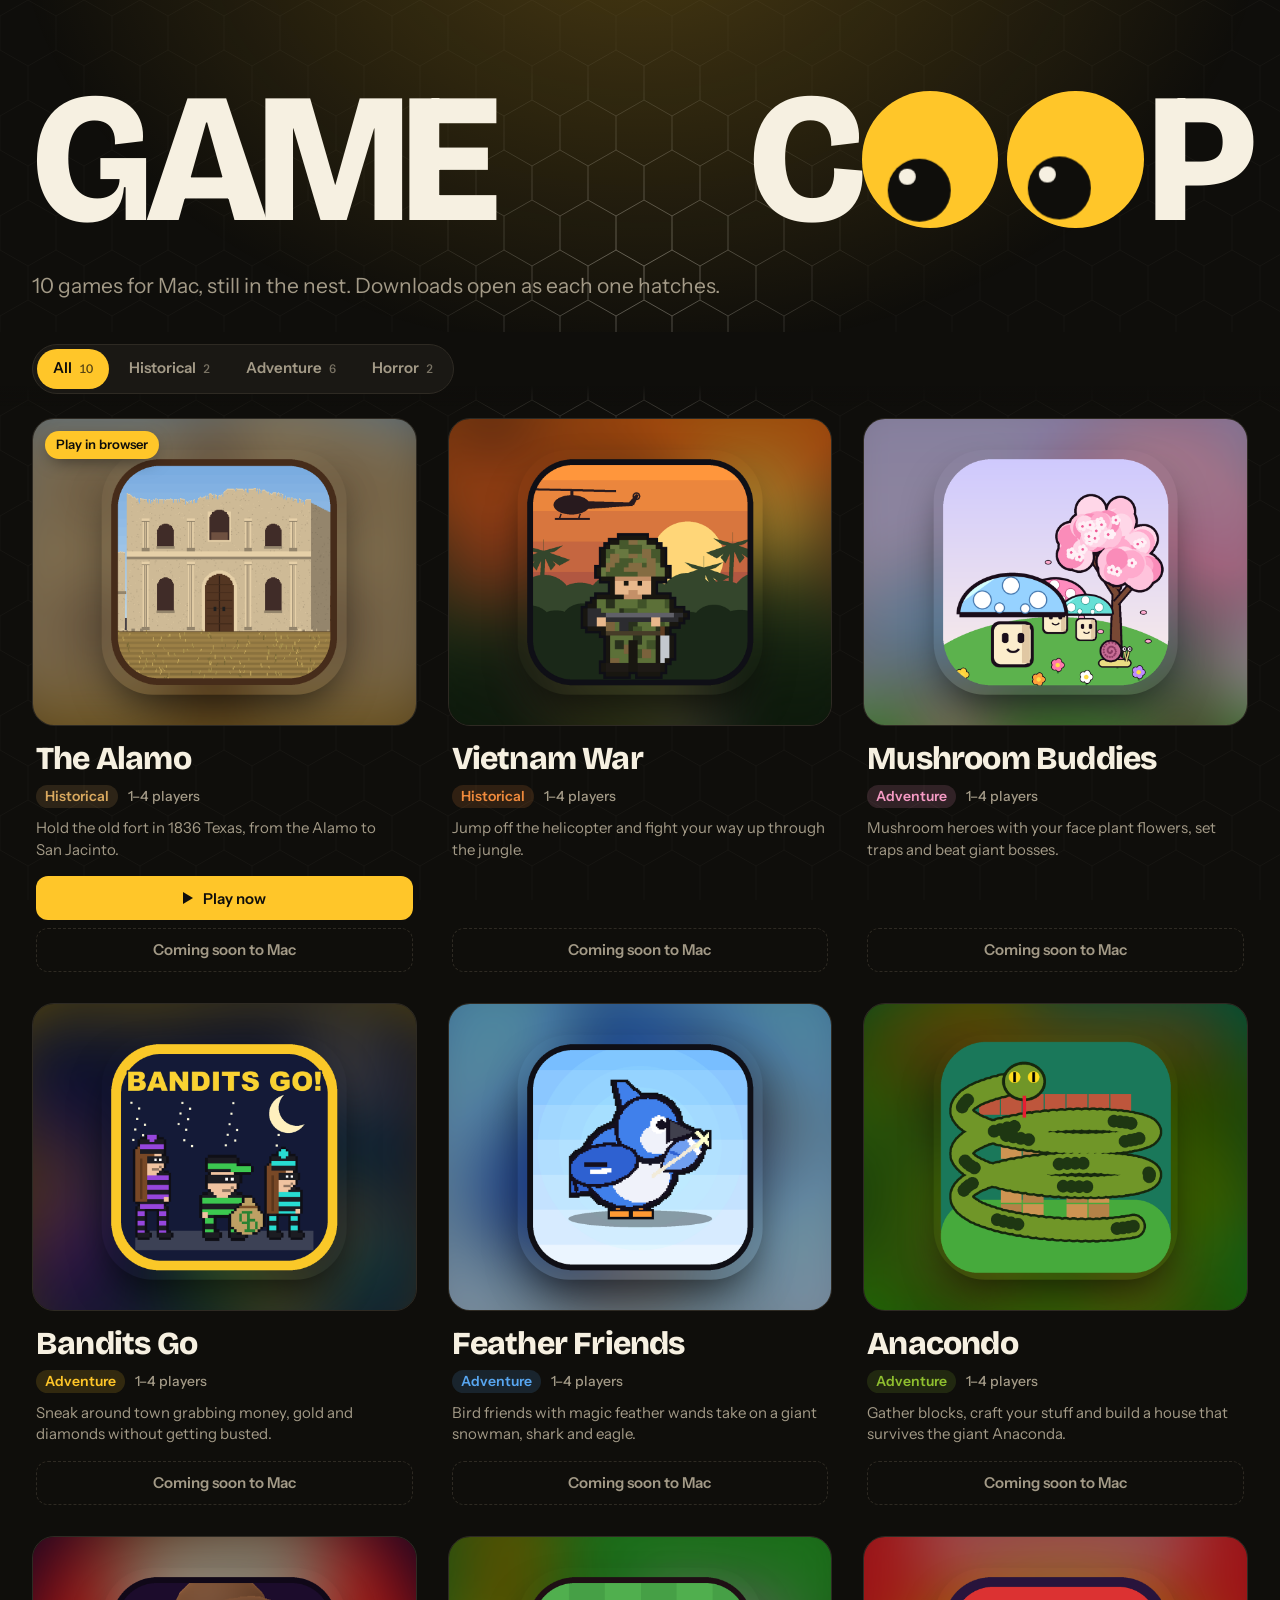
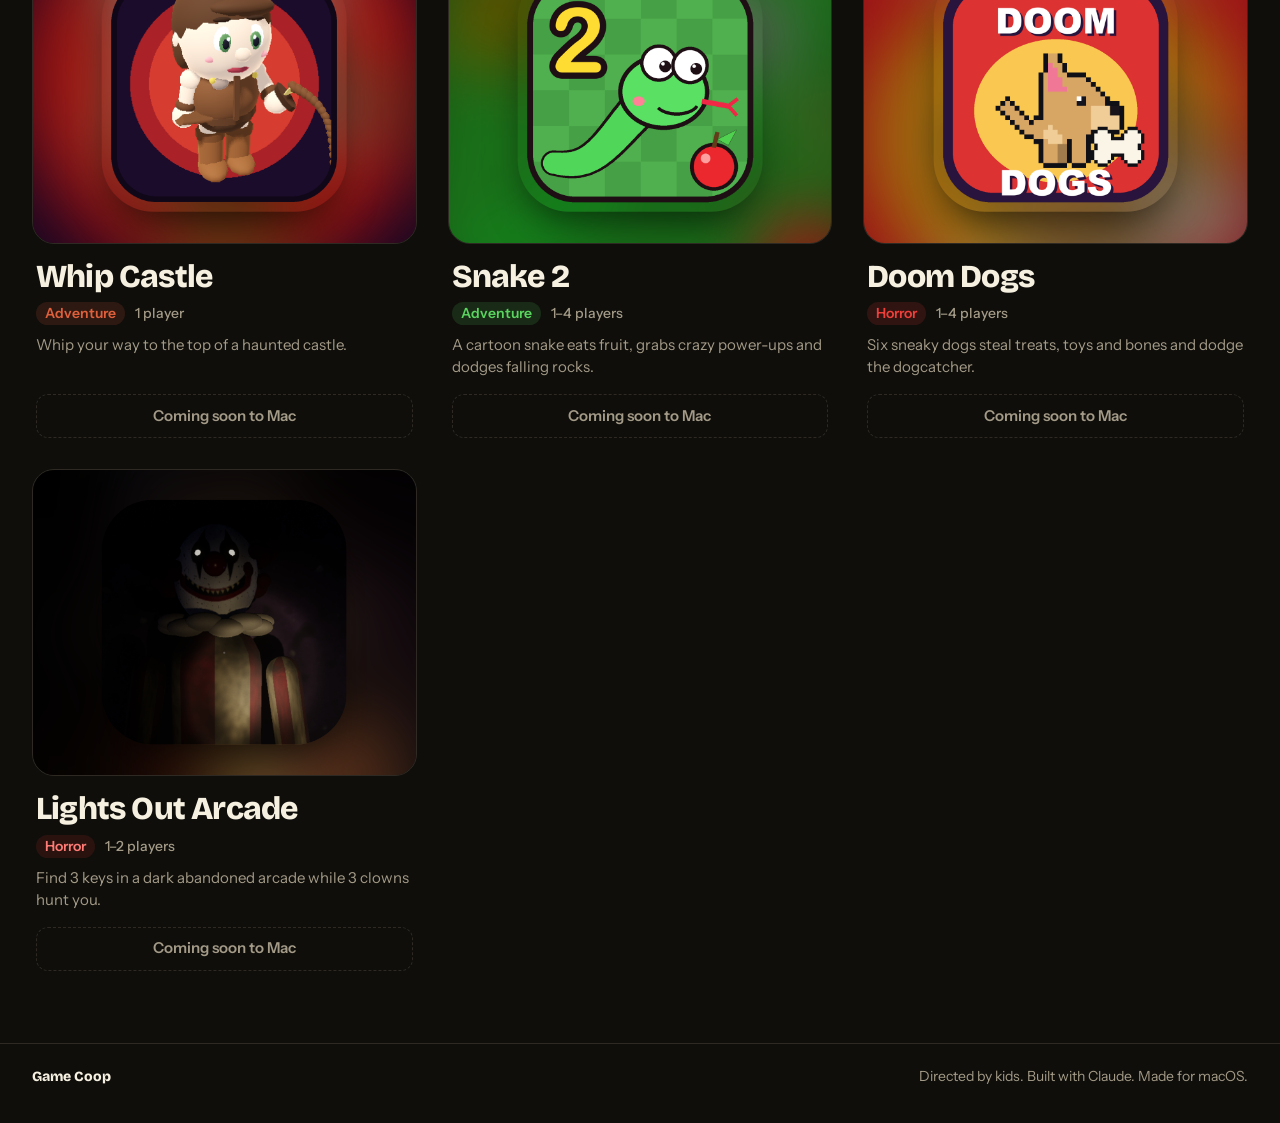
==== index.html @ cd923952 "Game Coop: game site with The Alamo playable in the browser Co-Authored-By: Claude Opus 5.5 <noreply" ====
<!doctype html>
<html lang="en">
<head>
  <meta charset="utf-8">
  <meta name="viewport" content="width=device-width, initial-scale=1">
  <title>Game Coop</title>
  <meta name="description" content="Game Coop: original games for Mac.">
  <meta name="theme-color" content="#0f0e0b">
  <link rel="icon" href="data:image/svg+xml,<svg xmlns='http://www.w3.org/2000/svg' viewBox='0 0 32 32'><circle cx='16' cy='16' r='15' fill='%23ffc629'/><circle cx='20' cy='13' r='7' fill='%230f0e0b'/></svg>">
  <link rel="preconnect" href="https://fonts.googleapis.com">
  <link rel="preconnect" href="https://fonts.gstatic.com" crossorigin>
  <link rel="stylesheet" href="https://fonts.googleapis.com/css2?family=Bricolage+Grotesque:opsz,wght@12..96,500;12..96,800&family=Instrument+Sans:wght@400;500;600&display=swap">
  <link rel="stylesheet" href="styles.css">
</head>
<body>
  <div class="glow" aria-hidden="true"></div>
  <div class="wire" aria-hidden="true"></div>
  <div class="wire wire-lit" aria-hidden="true"></div>

  <header class="hero">
    <h1 class="wordmark" aria-label="Game Coop">
      <span aria-hidden="true">GAME</span>
      <span class="coop" aria-hidden="true">C<span class="eye"><span class="pupil"></span></span><span class="eye"><span class="pupil"></span></span>P</span>
    </h1>
    <p class="tagline"><span id="game-count"></span> games for Mac, still in the nest. Downloads open as each one hatches.</p>
  </header>

  <nav class="filters" aria-label="Filter games by genre">
    <div class="chips" id="chips">
      <span class="chip-marker" aria-hidden="true"></span>
    </div>
  </nav>

  <main class="grid" id="grid"></main>

  <footer class="footer">
    <span>Game Coop</span>
    <span>Directed by kids. Built with Claude. Made for macOS.</span>
  </footer>

  <dialog class="player" id="player" aria-labelledby="player-title">
    <div class="player-bar">
      <h2 class="player-title" id="player-title"></h2>
      <span class="player-hint">Click the game, then use your keyboard or a controller</span>
      <button type="button" class="player-btn" id="player-full">Full screen</button>
      <button type="button" class="player-btn" id="player-close">Close</button>
    </div>
    <iframe class="player-frame" id="player-frame" title="Game" allow="fullscreen; gamepad; autoplay" allowfullscreen></iframe>
  </dialog>

  <script src="games.js"></script>
  <script src="app.js"></script>
</body>
</html>
---- styles.css ----
@property --glow {
  syntax: "<color>";
  inherits: true;
  initial-value: #ffc629;
}

:root {
  --bg: #0f0e0b;
  --panel: #1a1814;
  --line: #2e2a23;
  --text: #f6f0e1;
  --muted: #a39a87;
  --yolk: #ffc629;
  --display: "Bricolage Grotesque", "Arial Black", system-ui, sans-serif;
  --body: "Instrument Sans", system-ui, -apple-system, sans-serif;
  --glow: #ffc629;
  --mx: 50vw;
  --my: 30vh;
  --ease: cubic-bezier(.2, .8, .2, 1);
  transition: --glow .5s ease;
}

* { box-sizing: border-box; }
[hidden] { display: none !important; }

body {
  margin: 0;
  background: var(--bg);
  color: var(--text);
  font-family: var(--body);
  font-size: 16px;
  line-height: 1.5;
  overflow-x: hidden;
  -webkit-font-smoothing: antialiased;
}

/* ---------- Background: a soft glow and chicken wire that lights up near the cursor ---------- */

.glow, .wire {
  position: fixed;
  inset: 0;
  pointer-events: none;
  z-index: -1;
}

.glow {
  background: radial-gradient(70vmax 50vmax at 50% -10%, color-mix(in srgb, var(--glow) 24%, transparent), transparent 70%);
}

.wire {
  background-image: url("data:image/svg+xml,%3Csvg xmlns='http://www.w3.org/2000/svg' width='56' height='100'%3E%3Cpath d='M28 66L0 50V16L28 0l28 16v34L28 66v34' fill='none' stroke='%23f6f0e1' stroke-width='1'/%3E%3C/svg%3E");
  opacity: .035;
}

.wire-lit {
  opacity: .34;
  -webkit-mask-image: radial-gradient(240px at var(--mx) var(--my), #000, transparent);
  mask-image: radial-gradient(240px at var(--mx) var(--my), #000, transparent);
}

/* ---------- Hero ---------- */

.hero {
  max-width: 1320px;
  margin: 0 auto;
  padding: clamp(36px, 6vw, 72px) clamp(16px, 3vw, 32px) clamp(20px, 3vw, 32px);
}

.wordmark {
  display: flex;
  flex-wrap: wrap;
  justify-content: space-between;
  gap: 0 .2em;
  margin: 0;
  font-family: var(--display);
  font-weight: 800;
  font-size: min(14.4vw, 196px);
  line-height: .95;
  letter-spacing: -.045em;
  animation: rise .8s var(--ease) both;
}

.coop {
  display: inline-flex;
  align-items: center;
}

.eye {
  position: relative;
  display: inline-block;
  width: .74em;
  height: .74em;
  margin: 0 .025em;
  border-radius: 50%;
  background: var(--yolk);
  overflow: hidden;
  transition: transform .09s ease-in;
}

.eye.blink { transform: scaleY(.06); }

.pupil {
  position: absolute;
  top: 50%;
  left: 50%;
  width: 46%;
  height: 46%;
  margin: -23% 0 0 -23%;
  border-radius: 50%;
  background: var(--bg);
  will-change: transform;
}

.pupil::after {
  content: "";
  position: absolute;
  top: 16%;
  left: 18%;
  width: 26%;
  height: 26%;
  border-radius: 50%;
  background: var(--text);
}

.tagline {
  max-width: 34em;
  margin: clamp(14px, 2vw, 24px) 0 0;
  color: var(--muted);
  font-size: clamp(17px, 1.7vw, 21px);
  line-height: 1.4;
  animation: rise .8s .08s var(--ease) both;
}

/* ---------- Genre filter ---------- */

.filters {
  position: sticky;
  top: 0;
  z-index: 10;
  max-width: 1320px;
  margin: 0 auto;
  padding: 12px clamp(16px, 3vw, 32px);
  background: linear-gradient(var(--bg) 72%, transparent);
}

.chips {
  position: relative;
  display: flex;
  gap: 4px;
  width: fit-content;
  max-width: 100%;
  padding: 4px;
  overflow-x: auto;
  scrollbar-width: none;
  background: var(--panel);
  border: 1px solid var(--line);
  border-radius: 999px;
}

.chips::-webkit-scrollbar { display: none; }

.chip {
  position: relative;
  z-index: 1;
  flex: none;
  display: inline-flex;
  align-items: baseline;
  gap: 7px;
  min-height: 40px;
  padding: 8px 16px;
  border: 0;
  border-radius: 999px;
  background: none;
  color: var(--muted);
  font: 600 15px/1.5 var(--body);
  cursor: pointer;
  transition: color .2s;
}

.chip:hover { color: var(--text); }
.chip[aria-pressed="true"] { color: var(--bg); }
.chip:focus-visible { outline: 2px solid var(--text); outline-offset: 1px; }
.chip small { font-size: 12px; font-weight: 500; opacity: .7; font-variant-numeric: tabular-nums; }

.chip-marker {
  position: absolute;
  top: 4px;
  bottom: 4px;
  left: 0;
  width: 0;
  border-radius: 999px;
  background: var(--yolk);
  transition: transform .35s var(--ease), width .35s var(--ease);
}

/* ---------- Grid of games ---------- */

.grid {
  display: grid;
  grid-template-columns: repeat(3, minmax(0, 1fr));
  gap: clamp(18px, 2.4vw, 32px);
  max-width: 1320px;
  margin: 0 auto;
  padding: 12px clamp(16px, 3vw, 32px) 72px;
  perspective: 1400px;
}

@media (max-width: 960px) { .grid { grid-template-columns: repeat(2, minmax(0, 1fr)); } }
@media (max-width: 580px) { .grid { grid-template-columns: minmax(0, 1fr); } }

.card {
  --tx: 0deg;
  --ty: 0deg;
  --sx: 50%;
  --sy: 50%;
  display: flex;
  flex-direction: column;
  min-width: 0;
  animation: rise .7s calc(var(--i) * 55ms + .12s) var(--ease) both;
  transition: filter .35s ease;
}

/* Hovering Lights Out Arcade turns the lights out on every other game. */
body:has(.card.flashlight:hover) .card:not(.flashlight) { filter: brightness(.22) saturate(.6); }

.cover {
  position: relative;
  aspect-ratio: 5 / 4;
  overflow: hidden;
  border-radius: 22px;
  background: var(--panel);
  border: 1px solid var(--line);
  transform: rotateX(var(--tx)) rotateY(var(--ty));
  transform-style: preserve-3d;
  transition: transform .5s var(--ease), box-shadow .35s ease, border-color .35s ease;
}

.card:hover .cover, .card:focus-within .cover {
  border-color: color-mix(in srgb, var(--c) 70%, transparent);
  box-shadow: 0 24px 70px -18px color-mix(in srgb, var(--c) 62%, transparent);
}

.card.tilting .cover { transition: box-shadow .35s ease, border-color .35s ease; }

/* A blurred copy of the art fills the tile; the sharp art floats on top. */
.cover-blur {
  position: absolute;
  inset: -22%;
  width: 144%;
  height: 144%;
  object-fit: cover;
  filter: blur(36px) saturate(1.5) brightness(.62);
}

.cover-art {
  position: absolute;
  top: 50%;
  left: 50%;
  height: 80%;
  aspect-ratio: 1;
  object-fit: cover;
  translate: -50% -50%;
  border-radius: 21%;
  box-shadow: 0 20px 40px -12px rgba(0, 0, 0, .65);
  transition: scale .5s var(--ease);
}

.card:hover .cover-art { scale: 1.06; }

.cover.full-art .cover-art {
  height: 100%;
  width: 100%;
  border-radius: 0;
  box-shadow: none;
}

/* A shine that follows the cursor. */
.cover::after {
  content: "";
  position: absolute;
  inset: 0;
  background: radial-gradient(380px at var(--sx) var(--sy), rgba(255, 255, 255, .15), transparent 70%);
  opacity: 0;
  transition: opacity .3s;
  pointer-events: none;
}

.card:hover .cover::after { opacity: 1; }

/* Lights Out Arcade: the cursor is a flashlight on the clown. */
.cover-lit { display: none; }

@media (hover: hover) {
  .flashlight .cover-art { filter: brightness(.8); }

  .flashlight .cover-lit {
    display: block;
    filter: brightness(2.6) contrast(1.05);
    -webkit-mask-image: radial-gradient(130px at var(--lx, -200px) var(--ly, -200px), #000 30%, transparent);
    mask-image: radial-gradient(130px at var(--lx, -200px) var(--ly, -200px), #000 30%, transparent);
    opacity: 0;
    transition: scale .5s var(--ease), opacity .25s;
    box-shadow: none;
  }

  .flashlight:hover .cover-lit { opacity: 1; }
  .flashlight .cover::after { display: none; }
}

.info {
  display: flex;
  flex-direction: column;
  flex: 1;
  padding: 16px 4px 0;
}

.title {
  margin: 0;
  font-family: var(--display);
  font-weight: 800;
  font-size: clamp(25px, 2.5vw, 33px);
  line-height: 1.05;
  letter-spacing: -.025em;
  text-wrap: balance;
}

.meta {
  display: flex;
  flex-wrap: wrap;
  align-items: center;
  gap: 4px 10px;
  margin: 9px 0 0;
  color: var(--muted);
  font-size: 14px;
  font-weight: 500;
}

.tag {
  padding: 1px 9px;
  border-radius: 999px;
  color: var(--c);
  background: color-mix(in srgb, var(--c) 15%, transparent);
  font-weight: 600;
}

.flashlight .tag { color: #ff7b75; }

.blurb {
  margin: 9px 0 16px;
  color: var(--muted);
  font-size: 15px;
  line-height: 1.45;
  text-wrap: pretty;
}

.action {
  display: flex;
  align-items: center;
  justify-content: center;
  min-height: 44px;
  margin-top: auto;
  padding: 8px 16px;
  border-radius: 12px;
  font-weight: 600;
  font-size: 15px;
  text-decoration: none;
}

.action.soon {
  color: var(--muted);
  border: 1px dashed var(--line);
}

.action.download {
  color: var(--bg);
  background: var(--yolk);
  transition: background .2s, translate .2s;
}

.action.download:hover { background: var(--text); translate: 0 -1px; }
.action.download:focus-visible { outline: 2px solid var(--text); outline-offset: 2px; }

.info > .action.play + .action { margin-top: 8px; }

.action.play {
  gap: 10px;
  border: 0;
  color: var(--bg);
  background: var(--yolk);
  font-family: var(--body);
  cursor: pointer;
  transition: background .2s, translate .2s;
}

.action.play:hover { background: var(--text); translate: 0 -1px; }
.action.play:focus-visible { outline: 2px solid var(--text); outline-offset: 2px; }

.play-icon {
  width: 0;
  height: 0;
  border-style: solid;
  border-width: 6px 0 6px 10px;
  border-color: transparent transparent transparent currentColor;
}

.cover.clickable { cursor: pointer; }

.badge {
  position: absolute;
  top: 12px;
  left: 12px;
  padding: 4px 11px;
  border-radius: 999px;
  background: var(--yolk);
  color: var(--bg);
  font-size: 13px;
  font-weight: 600;
  box-shadow: 0 6px 18px -6px rgba(0, 0, 0, .6);
}

/* ---------- Game player window ---------- */

.player {
  width: min(1180px, calc(100vw - 32px));
  max-width: none;
  max-height: calc(100vh - 32px);
  padding: 0;
  overflow: hidden;
  border: 1px solid color-mix(in srgb, var(--c, var(--yolk)) 55%, var(--line));
  border-radius: 20px;
  background: #000;
  color: var(--text);
  box-shadow: 0 40px 120px -20px color-mix(in srgb, var(--c, var(--yolk)) 45%, transparent);
}

.player[open] { animation: pop .35s var(--ease) both; }

.player::backdrop {
  background: rgba(8, 7, 5, .82);
  backdrop-filter: blur(6px);
}

.player-bar {
  display: flex;
  align-items: center;
  gap: 10px;
  padding: 10px 12px 10px 18px;
  background: var(--panel);
  border-bottom: 1px solid var(--line);
}

.player-title {
  margin: 0;
  font-family: var(--display);
  font-weight: 800;
  font-size: 20px;
  letter-spacing: -.02em;
}

.player-hint {
  flex: 1;
  min-width: 0;
  color: var(--muted);
  font-size: 13px;
  white-space: nowrap;
  overflow: hidden;
  text-overflow: ellipsis;
}

.player-btn {
  flex: none;
  min-height: 36px;
  padding: 6px 14px;
  border: 1px solid var(--line);
  border-radius: 10px;
  background: none;
  color: var(--text);
  font: 600 14px/1 var(--body);
  cursor: pointer;
}

.player-btn:hover { background: var(--line); }
.player-btn:focus-visible { outline: 2px solid var(--text); outline-offset: 1px; }

.player-frame {
  display: block;
  width: 100%;
  aspect-ratio: 16 / 9;
  max-height: calc(100vh - 32px - 58px);
  border: 0;
  background: #000;
}

@media (max-width: 580px) {
  .player-hint { display: none; }
  .player-title { flex: 1; }
}

@keyframes pop {
  from { opacity: 0; transform: scale(.96); }
  to { opacity: 1; transform: none; }
}

/* ---------- Footer ---------- */

.footer {
  display: flex;
  flex-wrap: wrap;
  justify-content: space-between;
  gap: 4px 24px;
  max-width: 1320px;
  margin: 0 auto;
  padding: 22px clamp(16px, 3vw, 32px) 36px;
  color: var(--muted);
  font-size: 14px;
  border-top: 1px solid var(--line);
}

.footer span:first-child {
  color: var(--text);
  font-family: var(--display);
  font-weight: 800;
}

/* ---------- Motion ---------- */

@keyframes rise {
  from { opacity: 0; transform: translateY(22px); }
  to { opacity: 1; transform: none; }
}

::view-transition-group(*) {
  animation-duration: .45s;
  animation-timing-function: var(--ease);
}

@media (prefers-reduced-motion: reduce) {
  *, *::before, *::after {
    animation: none !important;
    transition: none !important;
  }
}
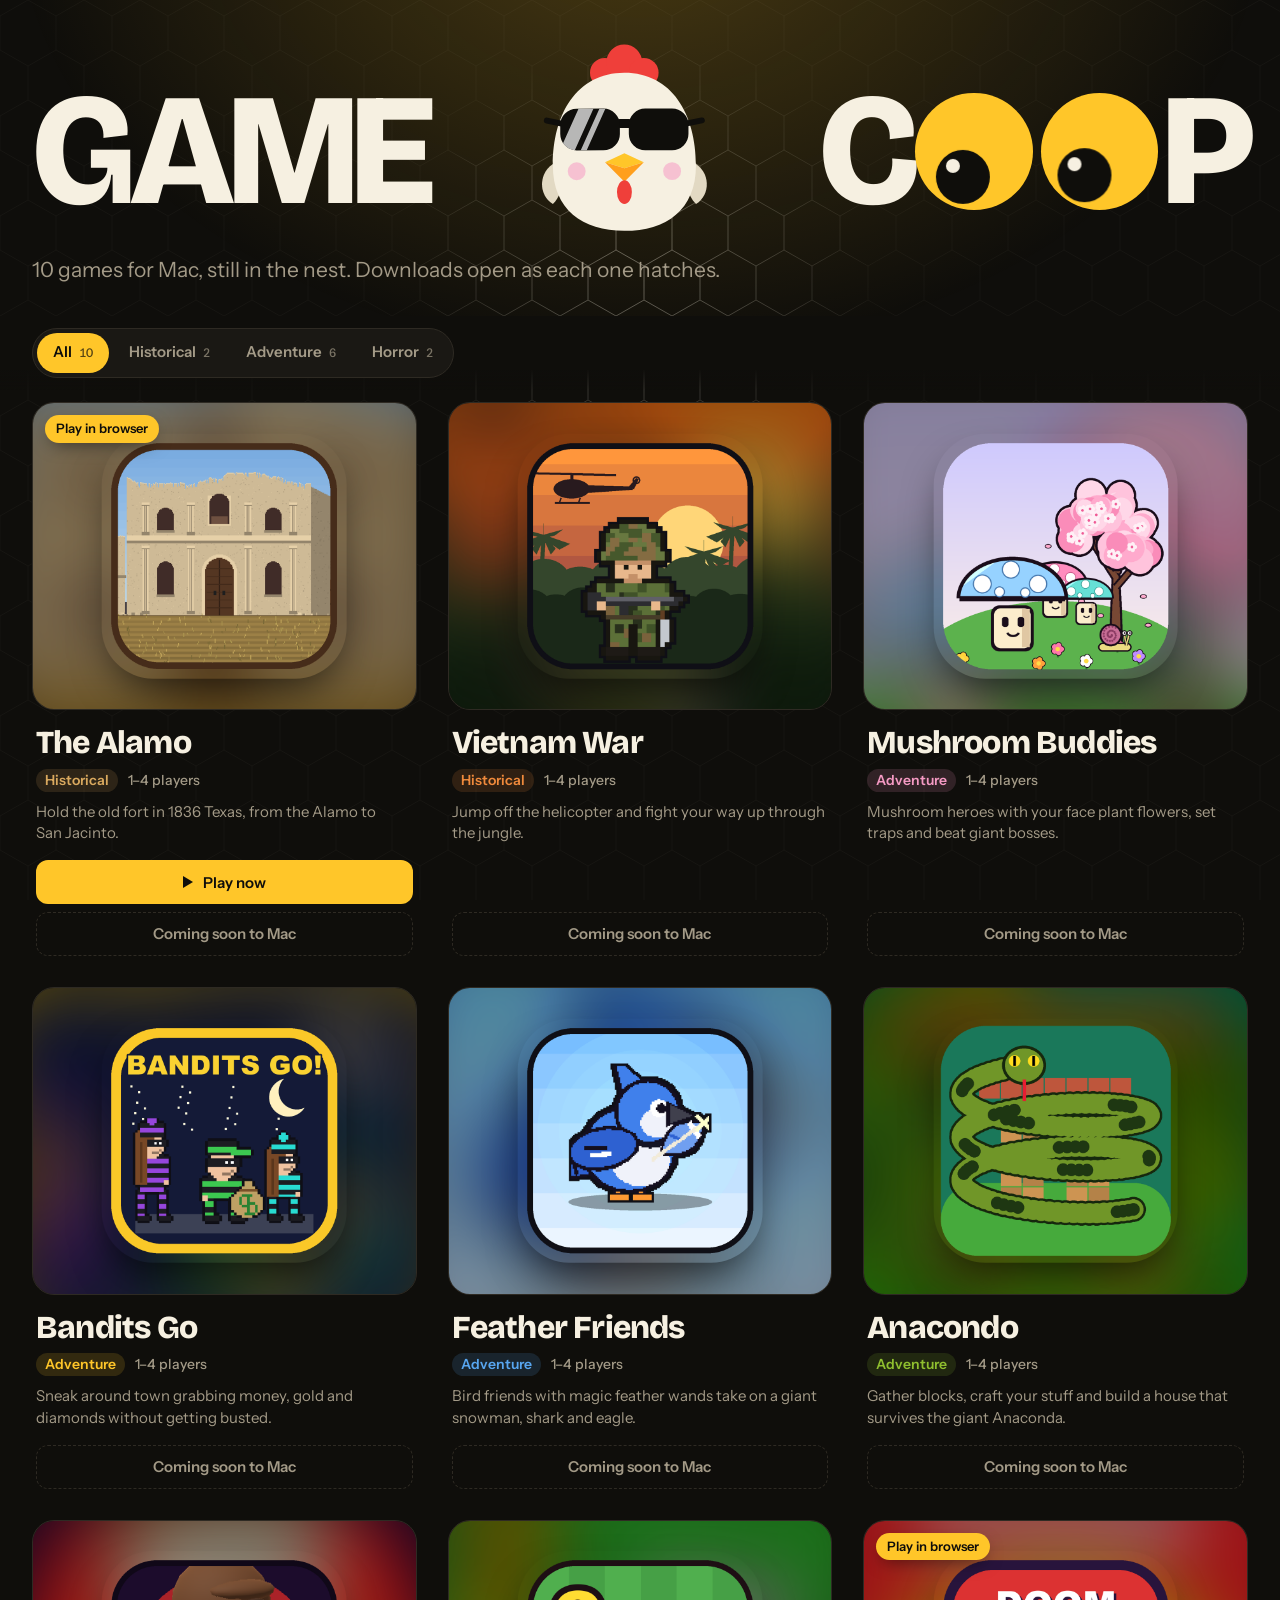
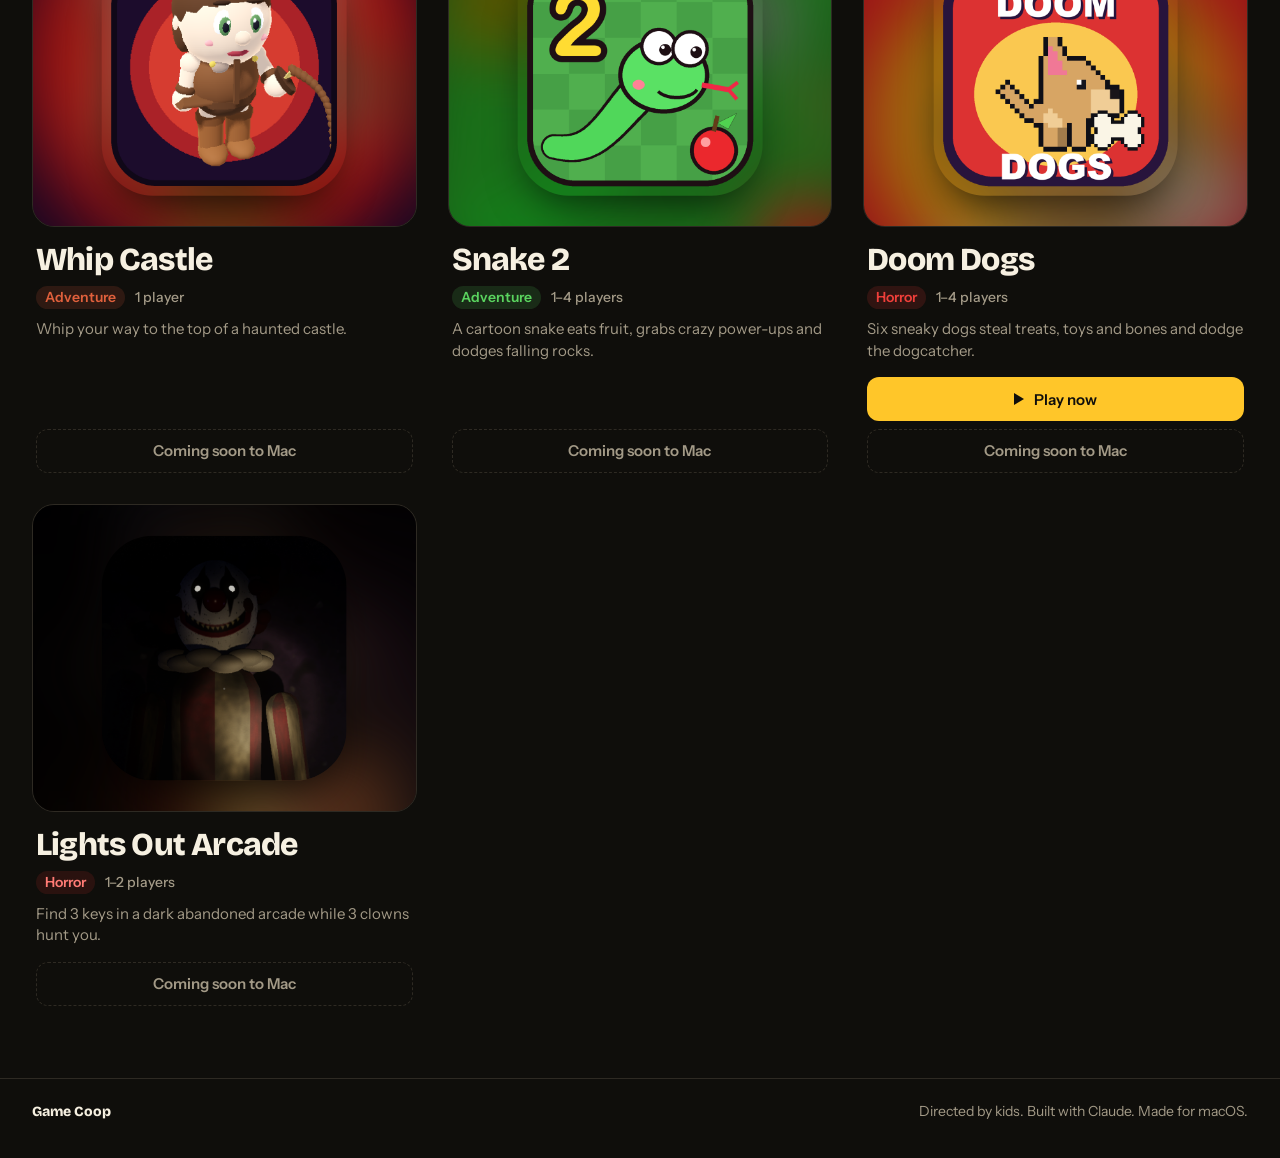
==== commit 1585ed46: "Sunglasses chicken mascot in the logo Co-Authored-By: Claude Opus 5.5 <noreply@anthropic.com>" ====
--- a/index.html
+++ b/index.html
@@ -20,6 +20,41 @@
   <header class="hero">
     <h1 class="wordmark" aria-label="Game Coop">
       <span aria-hidden="true">GAME</span>
+      <svg class="mascot" viewBox="0 0 120 132" aria-hidden="true">
+        <defs>
+          <clipPath id="lens-clip">
+            <rect x="17" y="46" width="40" height="28" rx="11"/>
+            <rect x="63" y="46" width="40" height="28" rx="11"/>
+          </clipPath>
+        </defs>
+        <g class="chick">
+          <!-- comb -->
+          <circle cx="47" cy="22" r="10" fill="#ef3f3a"/>
+          <circle cx="60" cy="15" r="12" fill="#ef3f3a"/>
+          <circle cx="73" cy="22" r="10" fill="#ef3f3a"/>
+          <!-- wings -->
+          <path d="M14 82 C2 88 2 104 12 110 C18 104 20 94 18 84Z" fill="#e2d9c3"/>
+          <path d="M106 82 C118 88 118 104 108 110 C102 104 100 94 102 84Z" fill="#e2d9c3"/>
+          <!-- body -->
+          <path d="M60 22 C92 22 108 50 108 84 C108 114 88 128 60 128 C32 128 12 114 12 84 C12 50 28 22 60 22Z" fill="#f6f0e1"/>
+          <!-- cheeks -->
+          <circle cx="28" cy="88" r="6" fill="#f59ac4" opacity=".55"/>
+          <circle cx="92" cy="88" r="6" fill="#f59ac4" opacity=".55"/>
+          <!-- sunglasses -->
+          <path d="M8 54 L18 56 M102 56 L112 54" stroke="#0f0e0b" stroke-width="4" stroke-linecap="round"/>
+          <rect x="54" y="53" width="12" height="6" rx="3" fill="#0f0e0b"/>
+          <rect x="17" y="46" width="40" height="28" rx="11" fill="#0f0e0b"/>
+          <rect x="63" y="46" width="40" height="28" rx="11" fill="#0f0e0b"/>
+          <g clip-path="url(#lens-clip)">
+            <path class="glint" d="M14 80 L32 40 L42 40 L24 80Z M28 80 L46 40 L50 40 L32 80Z" fill="#fff" opacity=".7"/>
+          </g>
+          <!-- beak -->
+          <path d="M47 82 L60 76 L73 82 L60 86Z" fill="#ffc629"/>
+          <path d="M47 82 L60 86 L73 82 L60 95Z" fill="#ff9f1c"/>
+          <!-- wattle -->
+          <ellipse cx="60" cy="102" rx="5" ry="8" fill="#ef3f3a"/>
+        </g>
+      </svg>
       <span class="coop" aria-hidden="true">C<span class="eye"><span class="pupil"></span></span><span class="eye"><span class="pupil"></span></span>P</span>
     </h1>
     <p class="tagline"><span id="game-count"></span> games for Mac, still in the nest. Downloads open as each one hatches.</p>
--- a/styles.css
+++ b/styles.css
@@ -68,13 +68,14 @@
 
 .wordmark {
   display: flex;
-  flex-wrap: wrap;
   justify-content: space-between;
   gap: 0 .2em;
   margin: 0;
   font-family: var(--display);
   font-weight: 800;
-  font-size: min(14.4vw, 196px);
+  flex-wrap: nowrap;
+  align-items: center;
+  font-size: min(12.4vw, 176px);
   line-height: .95;
   letter-spacing: -.045em;
   animation: rise .8s var(--ease) both;
@@ -83,6 +84,42 @@
 .coop {
   display: inline-flex;
   align-items: center;
+}
+
+/* The mascot: a cool chicken in sunglasses between GAME and COOP. It leans toward the cursor. */
+.mascot {
+  flex: none;
+  width: auto;
+  height: 1.24em;
+  margin: -.2em 0 -.04em;
+  overflow: visible;
+  transform: rotate(var(--lean, -5deg));
+  transform-origin: 50% 90%;
+  transition: transform .4s var(--ease);
+  cursor: pointer;
+}
+
+.mascot .chick {
+  transform-box: fill-box;
+  transform-origin: 50% 100%;
+}
+
+.mascot:hover .chick { animation: strut .5s ease-in-out 2; }
+
+.mascot .glint {
+  transform-box: view-box;
+  animation: glint 4.5s 1.2s ease-in-out infinite;
+}
+
+@keyframes strut {
+  0%, 100% { transform: translateY(0) rotate(0); }
+  30% { transform: translateY(-6%) rotate(-6deg); }
+  70% { transform: translateY(-6%) rotate(6deg); }
+}
+
+@keyframes glint {
+  0%, 70% { transform: translateX(-40px); }
+  85%, 100% { transform: translateX(90px); }
 }
 
 .eye {
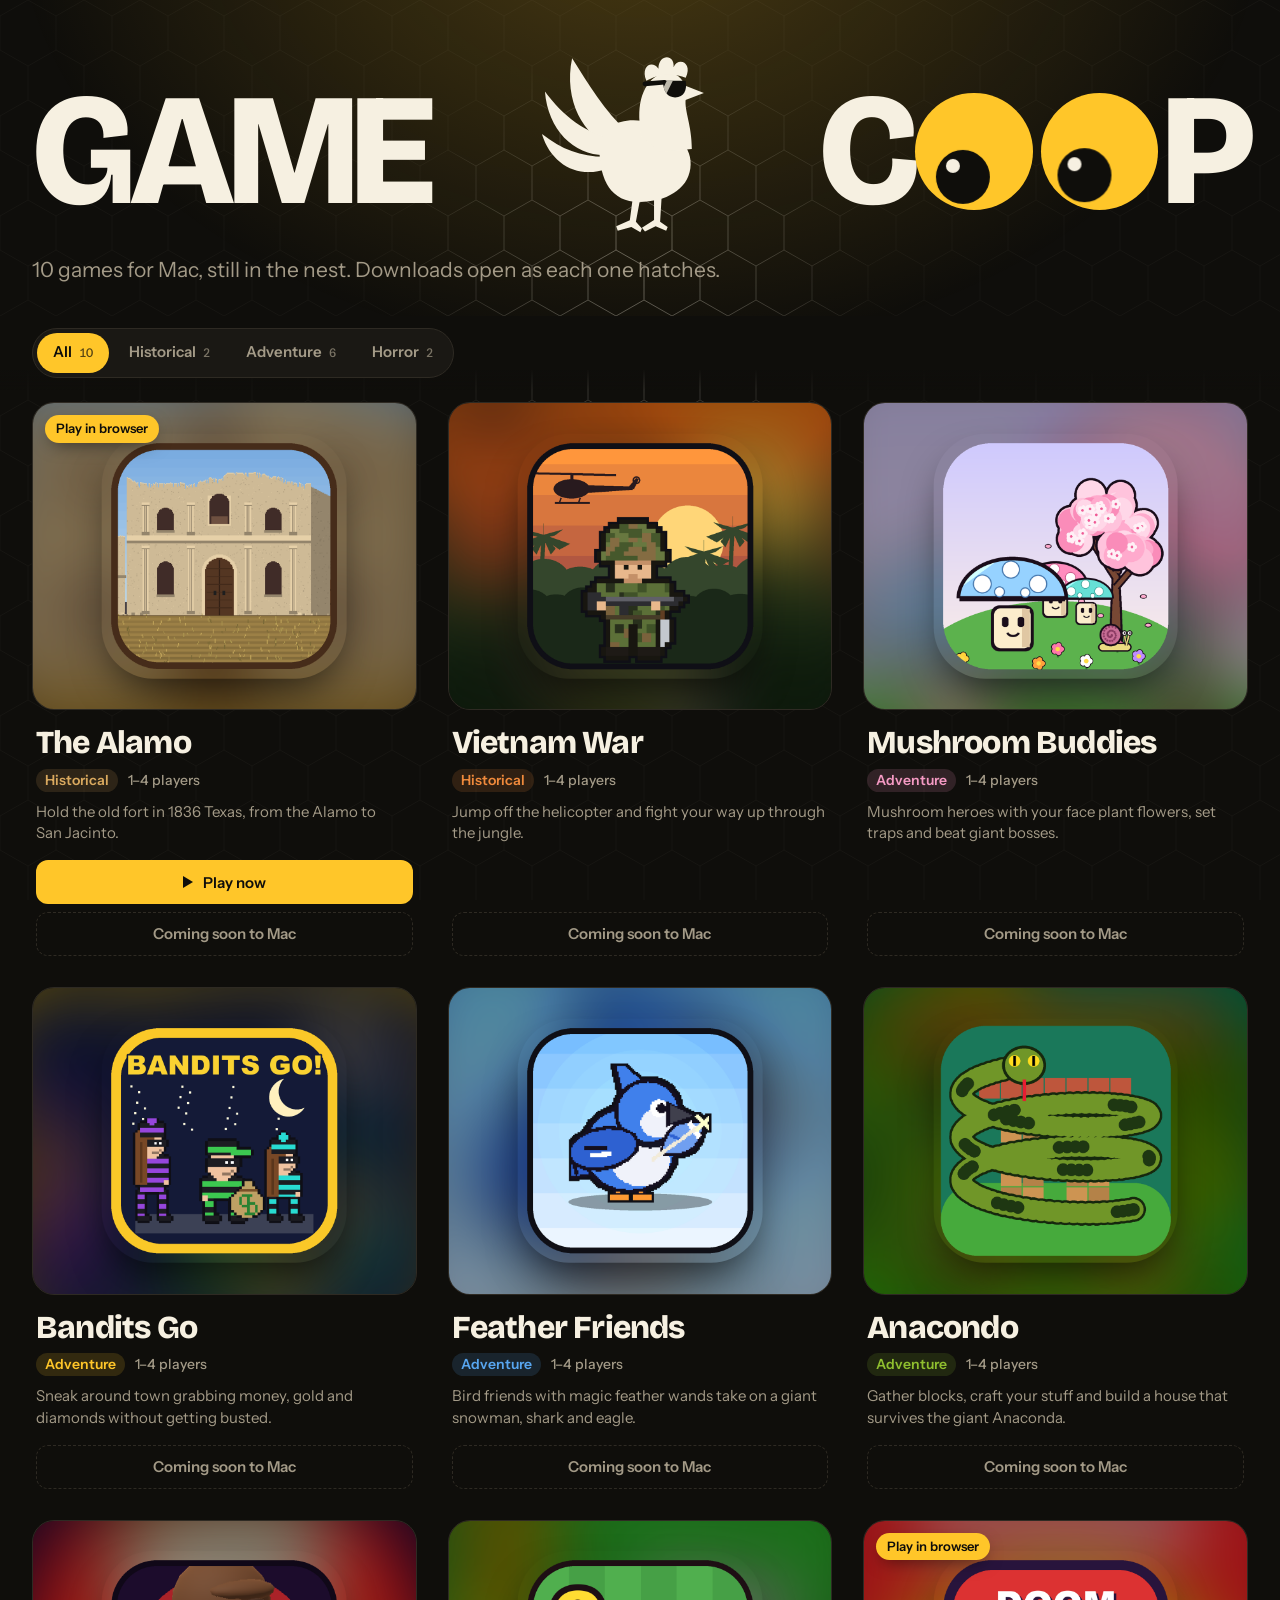
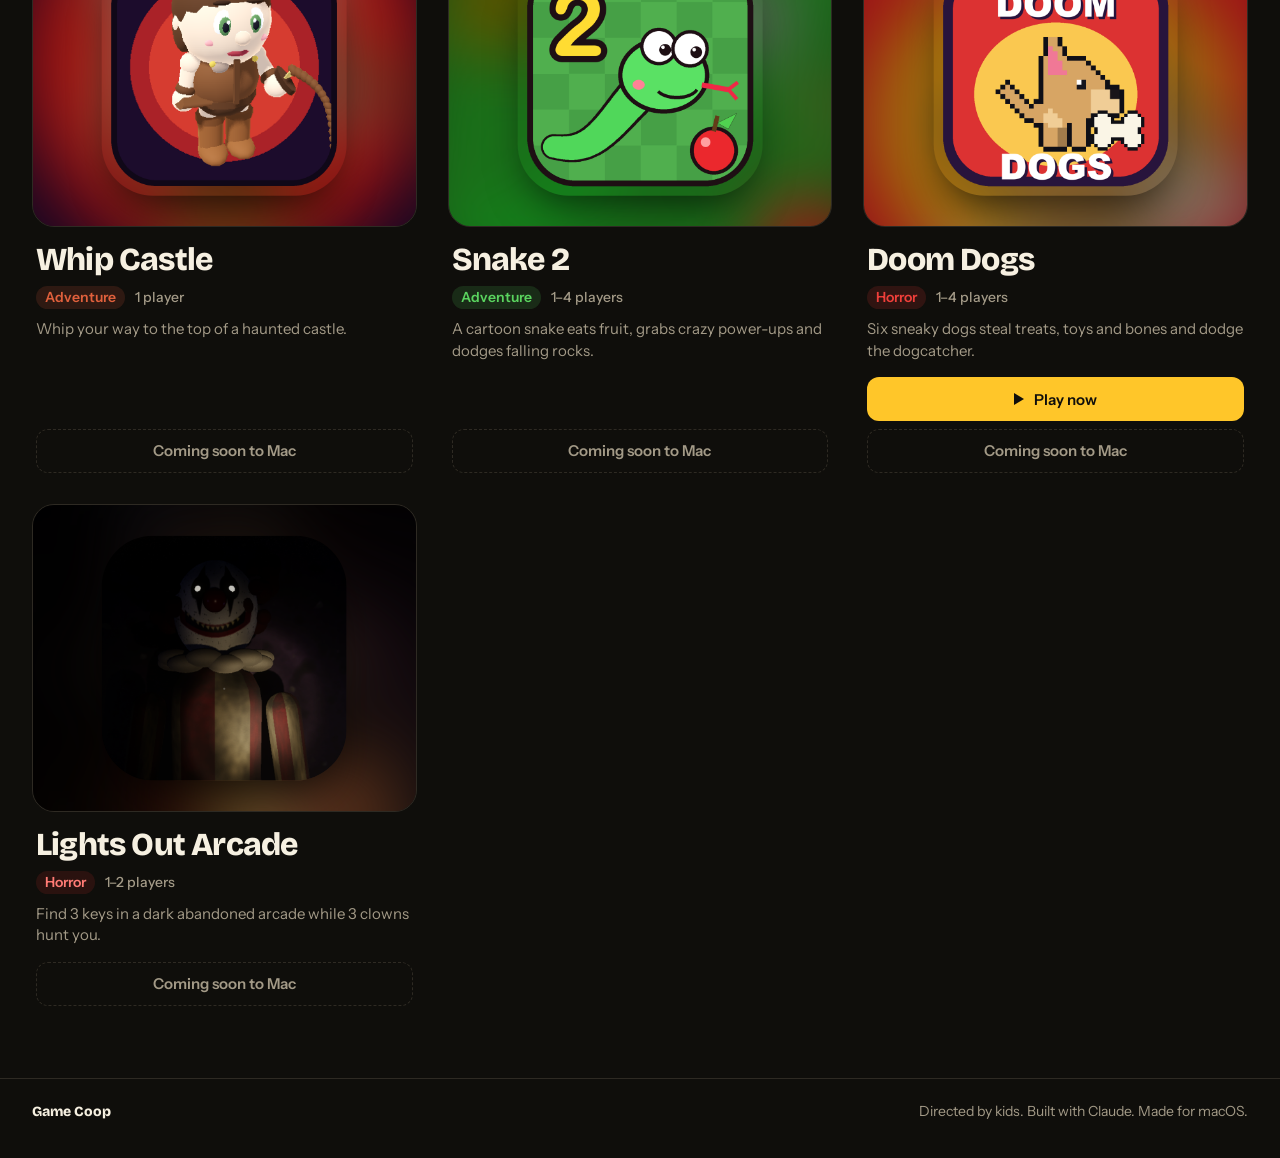
==== commit 7c631d14: "Rooster silhouette mascot with sunglasses Co-Authored-By: Claude Opus 5.5 <noreply@anthropic.com>" ====
--- a/index.html
+++ b/index.html
@@ -20,39 +20,30 @@
   <header class="hero">
     <h1 class="wordmark" aria-label="Game Coop">
       <span aria-hidden="true">GAME</span>
-      <svg class="mascot" viewBox="0 0 120 132" aria-hidden="true">
+      <svg class="mascot" viewBox="0 0 112 130" aria-hidden="true">
         <defs>
           <clipPath id="lens-clip">
-            <rect x="17" y="46" width="40" height="28" rx="11"/>
-            <rect x="63" y="46" width="40" height="28" rx="11"/>
+            <path d="M82 27 H97 C98 33 96 38 90 38 C85 38 82 34 82 27Z"/>
           </clipPath>
         </defs>
-        <g class="chick">
-          <!-- comb -->
-          <circle cx="47" cy="22" r="10" fill="#ef3f3a"/>
-          <circle cx="60" cy="15" r="12" fill="#ef3f3a"/>
-          <circle cx="73" cy="22" r="10" fill="#ef3f3a"/>
-          <!-- wings -->
-          <path d="M14 82 C2 88 2 104 12 110 C18 104 20 94 18 84Z" fill="#e2d9c3"/>
-          <path d="M106 82 C118 88 118 104 108 110 C102 104 100 94 102 84Z" fill="#e2d9c3"/>
-          <!-- body -->
-          <path d="M60 22 C92 22 108 50 108 84 C108 114 88 128 60 128 C32 128 12 114 12 84 C12 50 28 22 60 22Z" fill="#f6f0e1"/>
-          <!-- cheeks -->
-          <circle cx="28" cy="88" r="6" fill="#f59ac4" opacity=".55"/>
-          <circle cx="92" cy="88" r="6" fill="#f59ac4" opacity=".55"/>
-          <!-- sunglasses -->
-          <path d="M8 54 L18 56 M102 56 L112 54" stroke="#0f0e0b" stroke-width="4" stroke-linecap="round"/>
-          <rect x="54" y="53" width="12" height="6" rx="3" fill="#0f0e0b"/>
-          <rect x="17" y="46" width="40" height="28" rx="11" fill="#0f0e0b"/>
-          <rect x="63" y="46" width="40" height="28" rx="11" fill="#0f0e0b"/>
-          <g clip-path="url(#lens-clip)">
-            <path class="glint" d="M14 80 L32 40 L42 40 L24 80Z M28 80 L46 40 L50 40 L32 80Z" fill="#fff" opacity=".7"/>
-          </g>
-          <!-- beak -->
-          <path d="M47 82 L60 76 L73 82 L60 86Z" fill="#ffc629"/>
-          <path d="M47 82 L60 86 L73 82 L60 95Z" fill="#ff9f1c"/>
-          <!-- wattle -->
-          <ellipse cx="60" cy="102" rx="5" ry="8" fill="#ef3f3a"/>
+        <g class="chick" fill="currentColor">
+          <!-- rooster silhouette, facing right -->
+          <path d="M48 70 C30 64 16 40 22 12 C32 28 44 48 58 60Z"/>
+          <path d="M45 76 C24 77 6 60 4 34 C16 50 30 62 52 66Z"/>
+          <path d="M45 85 C26 92 8 82 2 62 C16 73 30 78 48 77Z"/>
+          <path d="M40 72 C40 54 60 50 74 55 C90 61 102 70 100 85 C98 99 84 107 66 107 C48 107 40 93 40 72Z"/>
+          <path d="M68 64 C64 46 67 30 79 23 C91 18 99 28 97 39 C96 47 101 56 101 72 L80 74Z"/>
+          <path d="M71 27 C67 17 75 13 79 19 C79 9 90 9 89 18 C92 11 102 15 97 25 C90 22 79 22 71 27Z"/>
+          <path d="M96 30 L109 35 L96 40Z"/>
+          <path d="M93 42 C99 46 98 57 91 57 C86 55 87 46 93 42Z"/>
+          <path d="M62 104 L60 119 L51 123 L52 126 L61 123.5 L67 127 L68 124.5 L64 120 L67 104Z"/>
+          <path d="M76 104 L76 119 L68 124 L70 126.5 L77 123 L84 126 L85 123.5 L80 120 L81 104Z"/>
+        </g>
+        <!-- sunglasses -->
+        <path d="M70 29 L83 28" stroke="#0f0e0b" stroke-width="3" stroke-linecap="round"/>
+        <path d="M82 27 H97 C98 33 96 38 90 38 C85 38 82 34 82 27Z" fill="#0f0e0b"/>
+        <g clip-path="url(#lens-clip)">
+          <path class="glint" d="M78 40 L86 24 L90 24 L82 40Z" fill="#f6f0e1" opacity=".75"/>
         </g>
       </svg>
       <span class="coop" aria-hidden="true">C<span class="eye"><span class="pupil"></span></span><span class="eye"><span class="pupil"></span></span>P</span>
--- a/styles.css
+++ b/styles.css
@@ -86,9 +86,10 @@
   align-items: center;
 }
 
-/* The mascot: a cool chicken in sunglasses between GAME and COOP. It leans toward the cursor. */
+/* The mascot: a rooster silhouette in sunglasses between GAME and COOP. It leans toward the cursor. */
 .mascot {
   flex: none;
+  color: var(--text);
   width: auto;
   height: 1.24em;
   margin: -.2em 0 -.04em;
@@ -99,12 +100,12 @@
   cursor: pointer;
 }
 
-.mascot .chick {
-  transform-box: fill-box;
+.mascot .chick, .mascot > path, .mascot > g {
+  transform-box: view-box;
   transform-origin: 50% 100%;
 }
 
-.mascot:hover .chick { animation: strut .5s ease-in-out 2; }
+.mascot:hover { animation: strut .5s ease-in-out 2; }
 
 .mascot .glint {
   transform-box: view-box;
@@ -118,8 +119,8 @@
 }
 
 @keyframes glint {
-  0%, 70% { transform: translateX(-40px); }
-  85%, 100% { transform: translateX(90px); }
+  0%, 70% { transform: translateX(-14px); }
+  85%, 100% { transform: translateX(22px); }
 }
 
 .eye {
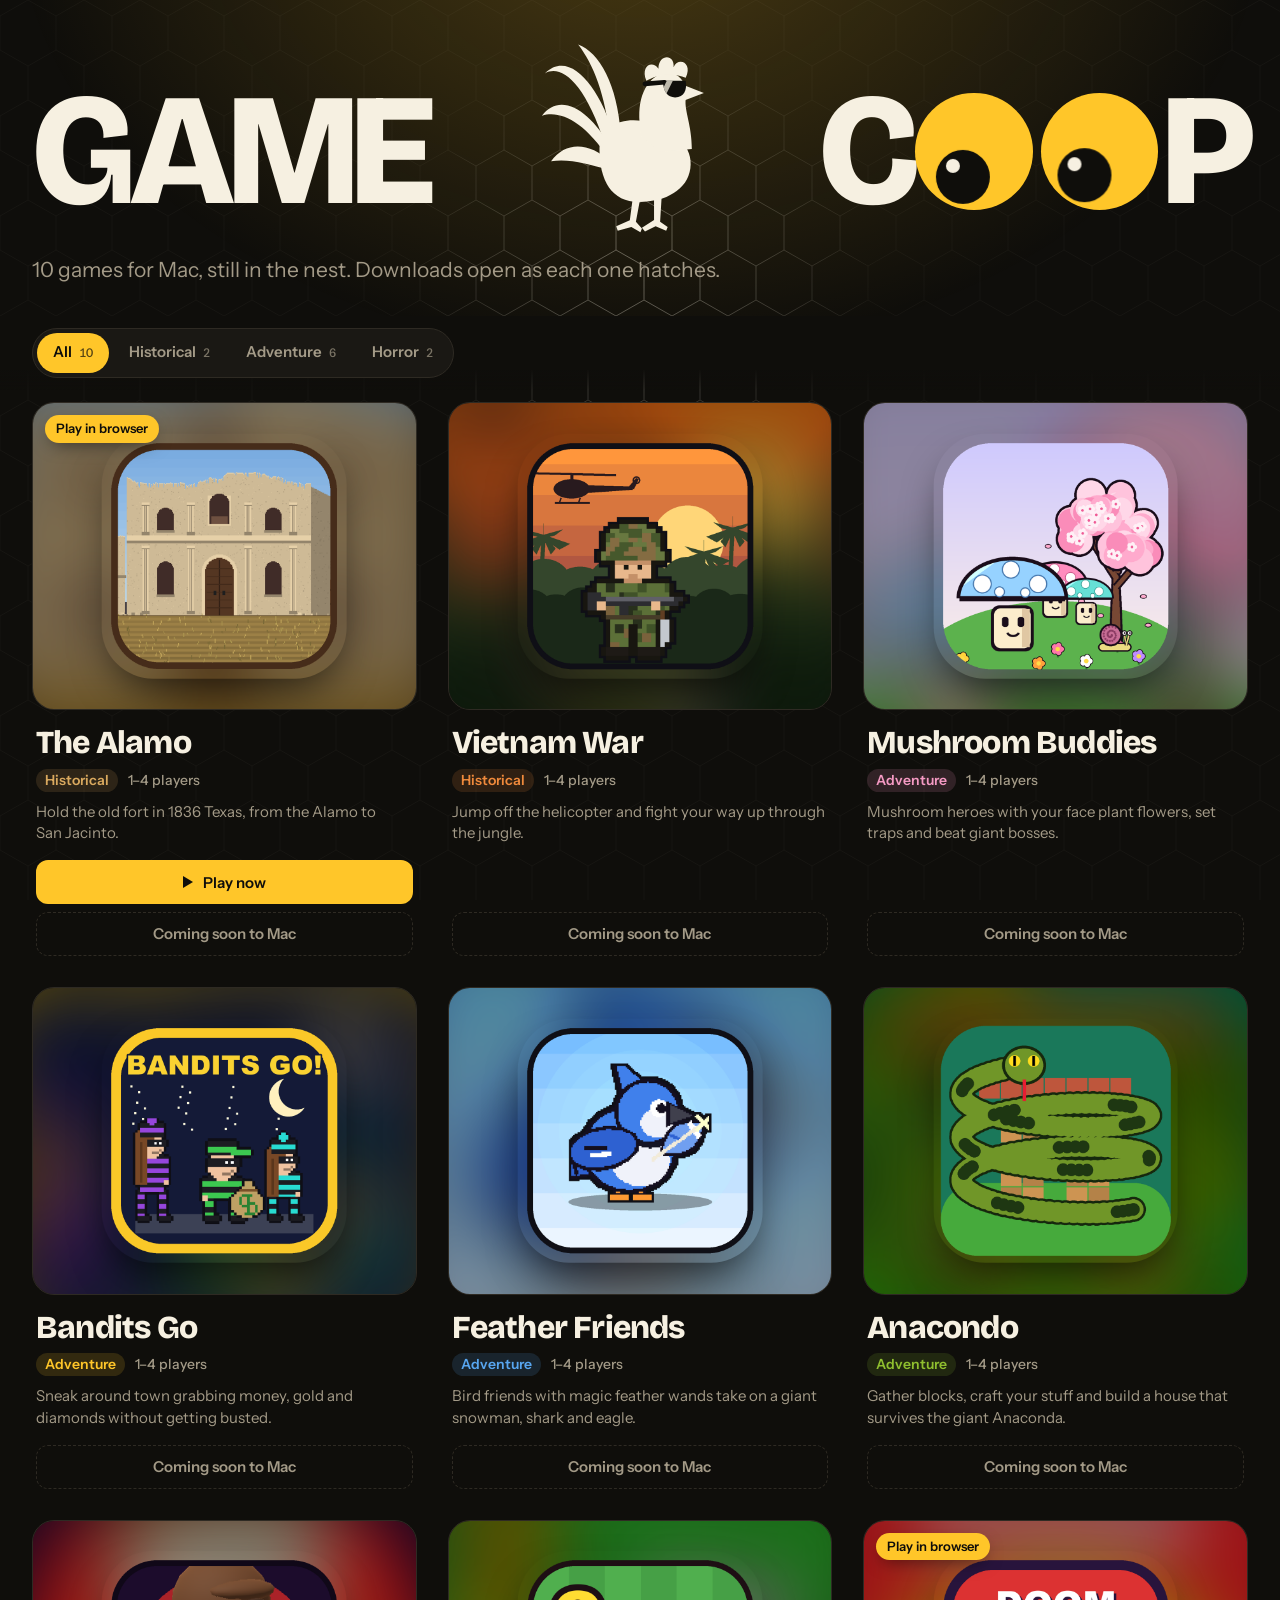
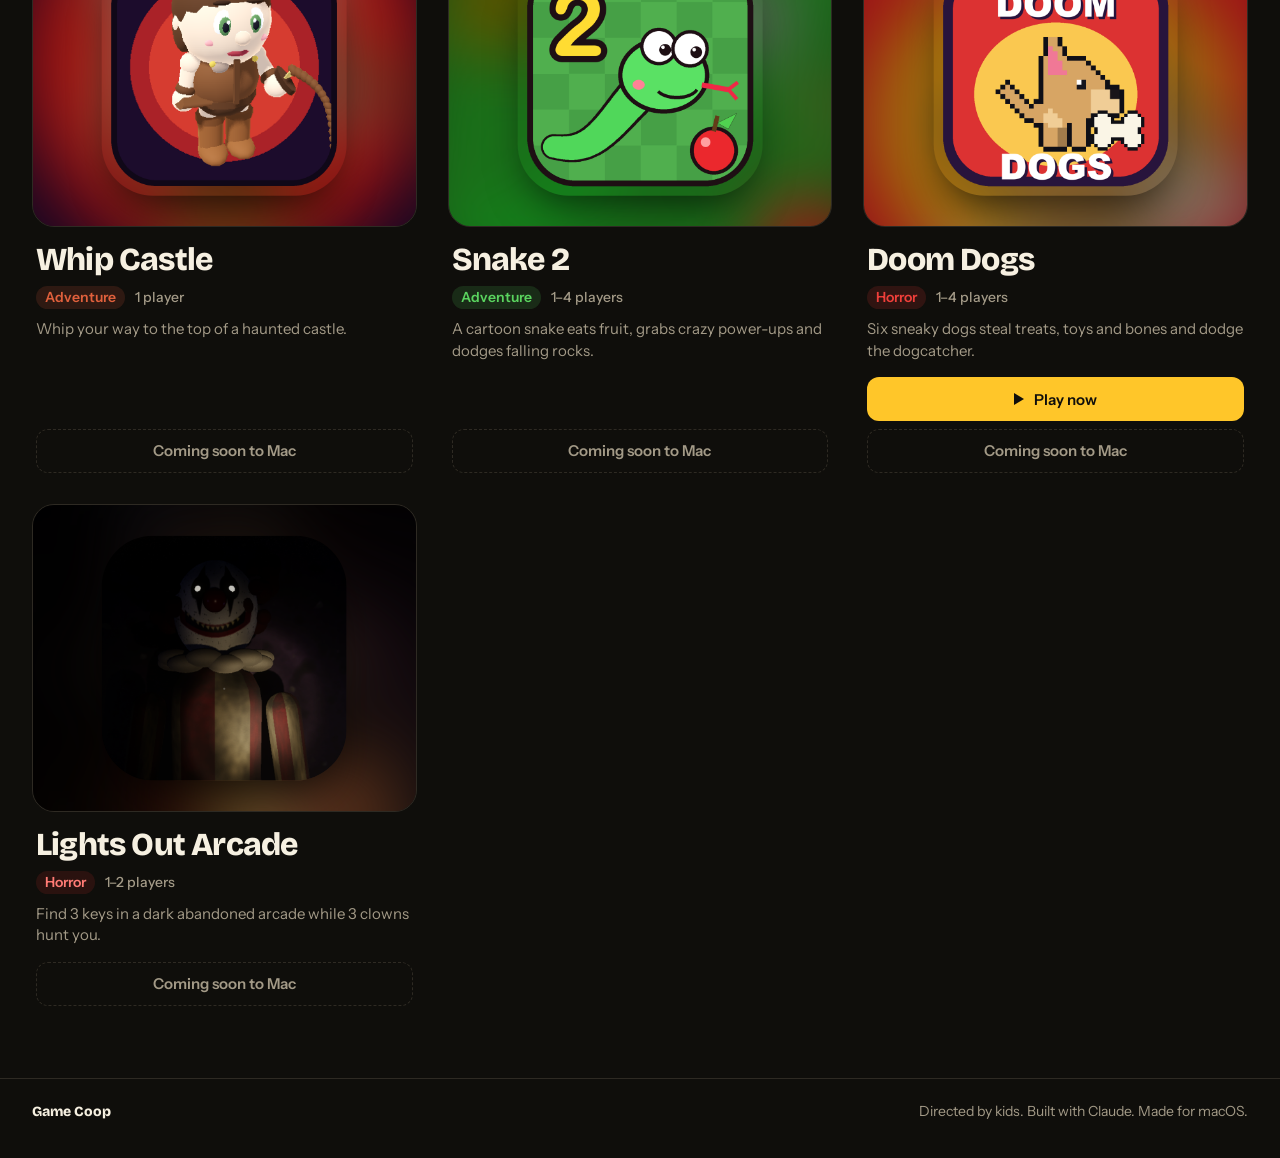
==== commit 1fdca273: "Rooster: curved sickle tail feathers Co-Authored-By: Claude Opus 5.5 <noreply@anthropic.com>" ====
--- a/index.html
+++ b/index.html
@@ -28,9 +28,10 @@
         </defs>
         <g class="chick" fill="currentColor">
           <!-- rooster silhouette, facing right -->
-          <path d="M48 70 C30 64 16 40 22 12 C32 28 44 48 58 60Z"/>
-          <path d="M45 76 C24 77 6 60 4 34 C16 50 30 62 52 66Z"/>
-          <path d="M45 85 C26 92 8 82 2 62 C16 73 30 78 48 77Z"/>
+          <path d="M54 62 C52 30 40 8 26 3 C36 16 44 36 47 66Z"/>
+          <path d="M50 64 C40 30 20 6 4 22 C14 16 30 26 44 70Z"/>
+          <path d="M48 72 C34 46 14 34 2 50 C14 46 30 54 46 78Z"/>
+          <path d="M47 80 C34 68 18 66 8 80 C20 78 32 82 48 86Z"/>
           <path d="M40 72 C40 54 60 50 74 55 C90 61 102 70 100 85 C98 99 84 107 66 107 C48 107 40 93 40 72Z"/>
           <path d="M68 64 C64 46 67 30 79 23 C91 18 99 28 97 39 C96 47 101 56 101 72 L80 74Z"/>
           <path d="M71 27 C67 17 75 13 79 19 C79 9 90 9 89 18 C92 11 102 15 97 25 C90 22 79 22 71 27Z"/>
